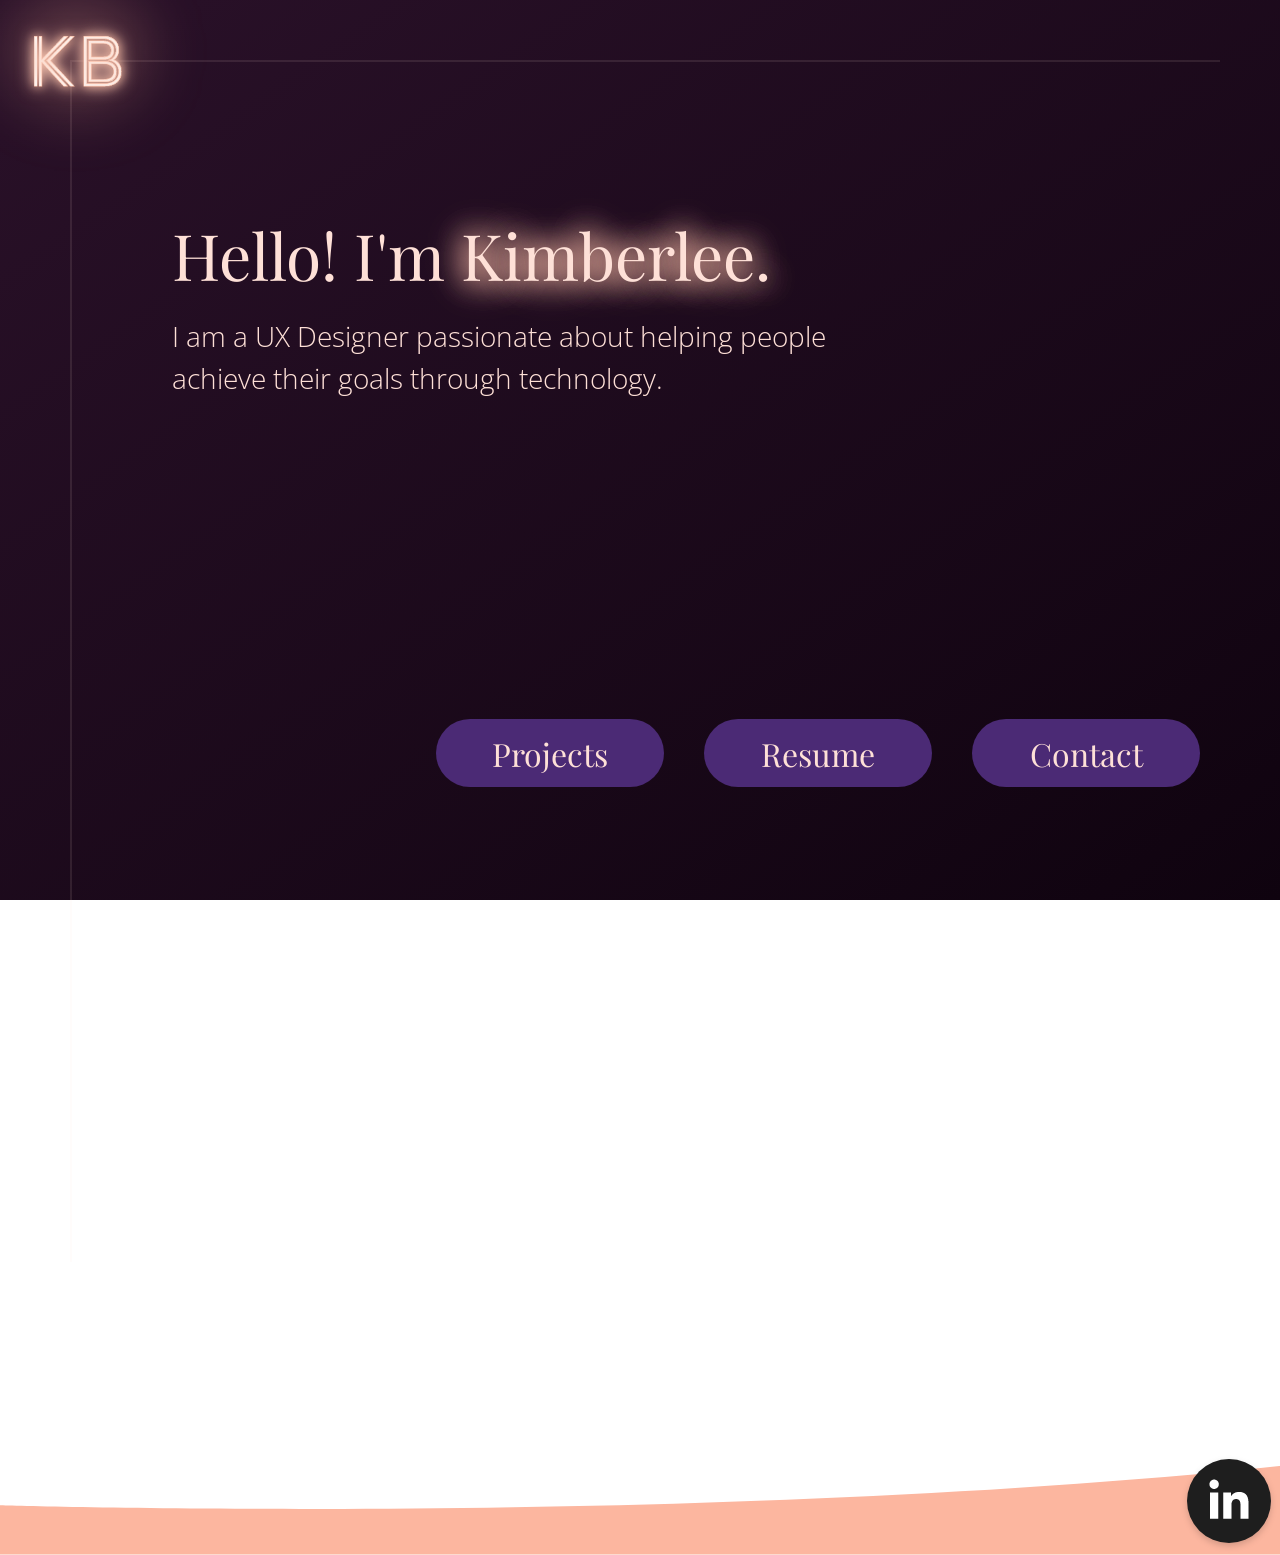
==== index.html @ 4d2edff0 "Changed Folder 12/12" ====
<!DOCTYPE html>
<html>
    <head>
        <meta charset="utf-8">
        <meta name="viewport" content="width=device-width, initial-scale=1.0">
        <title>KB</title>
        <link rel="stylesheet" href="style.css">
        <link rel="preconnect" href="https://fonts.gstatic.com">
        <link href="https://fonts.googleapis.com/css2?family=Playfair+Display&display=swap" rel="stylesheet">
        <link rel="preconnect" href="https://fonts.gstatic.com">
        <link href="https://fonts.googleapis.com/css2?family=Open+Sans:wght@300&display=swap" rel="stylesheet">
    </head>
    <body>
        <div class="logoback">
        <img alt="kb logo" class="neonkb" src="Neon KB.png">
        </div>
        <!-- <div> 
            <hr>
        </div> -->
        <div class="flexitem">
            <p>Hello! I'm <span id="myname">Kimberlee.</span></p>
            <br>
            <h4>I am a UX Designer passionate about helping people achieve their goals through technology.
            </h4>
        <!-- </div>
            <hr class="vertical-line"> -->
            <div class="buttons">
                <button> Projects </button>
                <button> Resume </button>
                <button> Contact </button>
            </div>
        </div>
        <div class="footer">
            <img  class="slopefooter" src="Component 2 – 10.png">
            <img class="linkedin" src="Linkedin.png" alt="link to linkedin">
        </div>
    </body>
</html>
---- style.css ----
html {
    height: 100%;
    width: 100%;
}

body {
    height: 100%;
    width: 100%;
    background-size: cover;
    background-image: linear-gradient(to bottom right, #2A1129,#0F030F);
    background-repeat: no-repeat;
    background-attachment: fixed;
    margin: 0;
}

.flexitem {
    display: flex;
    flex-direction: column;
    /* justify-content: center; */
    height: 100%;
    /* width: 75%; */
    /* align-items: center; */
    border-top: 2px solid rgba(254, 224, 215, 0.1);
    border-left: 2px solid rgba(254, 224, 215, 0.1);
    margin: 60px 60px 60px 70px;
    padding: 150px 0px 150px 100px;
}


.buttons { 
    display: flex;
    justify-content: flex-end;
    align-items: flex-end;
    margin: 300px 0px 100px 100px;
}

button {
    margin: 20px;
    width: 228px;
    height: 68px;
    border-radius: 100px;
    border: none;
    font-family: 'Playfair Display', serif;
    font-size: 32px;
    background-color: #4b2a75;
    color: #FEE0D7;
    padding: 5px;
    
}

p {
    color: #FEE0D7;
    font-family: 'Playfair Display', serif;
    font-size: 64px;
    font-weight: 100;
    margin-block-start: 0px;
    margin-block-end: 0px;
}

span {
    color: #FEE0D7;
    /* -webkit-text-stroke-width: .5px;
    -webkit-text-stroke-color: #FCB69F; */
    text-shadow: 0 0 30px  #FFC8B8, 0 0 30px #FCB69F, 0 0 40px #FCB69F; 
    font-family: 'Playfair Display', serif;
    font-size: 64px;
    font-weight: 100;
}

h4 {
    color: #FEE0D7;
    font-family: 'Open Sans', sans-serif;
    font-size: 28px;
    font-weight: 100;
    width: 700px;
    line-height: 1.5;
    margin-block-start: 0px;
    margin-block-end: 0px;
}

.neonkb {
    position: absolute;
    top: -98px;
    left: -85px;
    height: 300px;
}

.footer {
    display: flex;
    align-items: flex-end;
    overflow: hidden;
    
}

.linkedin {
    position: absolute;
    right: 0;
    top: 50;
}

.slopefooter {
    object-fit: cover;
}

/* .logoback {
    background-color: #2A1129;
    width: 100%;
    height: 100%;
} */

/* html { 
    height: 175%;
    -webkit-background-size: cover;
    -moz-background-size: cover;
    -o-background-size: cover;
    background-size: cover;
    background-image: linear-gradient(to bottom right, #2A1129,#0F030F);
    background-repeat: no-repeat;
    background-attachment: fixed;
    background: -webkit-linear-gradient( to bottom right,#2A1129,#0F030F);
    background: -moz-linear-gradient( to bottom right,#2A1129,#0F030F);
    background: -ms-linear-gradient( to bottom right, #2A1129,#0F030F);
    background: -o-linear-gradient( to bottom right, #2A1129,#0F030F);
    background: linear-gradient( to bottom right,#2A1129,#0F030F);
    
} 

body {
    height: 100%;

}
.neonkb{
    position: absolute;
    left: -7%;
    top: -17%;
}
hr {
        width: 83%;
        margin-right: auto;
        /* margin-left: 15%; */
        /* margin-top: 3.1%; */
        /* height: .5px;
        background-color:#FEE0D7;
        border: none;
        opacity: 0.15;
        position: absolute;
        top: 57px;
        left: 250px;
        

} */

/* .text-container { */
    /* position: absolute;
    top: 150px;
    left: 245px;
    display: inline-block;
} */

/* h1 { */
    /* font-family: 'Playfair Display', serif; */
    /* font-size: 64px; */
    /* color: #FFC8B8; */
    /* font-weight: 100; */

/* .vertical-line {
    width: 66%;
    background-color: #FEE0D7;
    border: none;
    opacity: 0.15;
    position: absolute;
    transform: rotate(90deg);
    top: 800px;
    left: -558px; */
    /* display: inline-block; */
    

/* } */

/* p { 
    display: inline;
    font-family: 'Playfair Display', serif;
    font-size: 64px;
    font-weight: 100;
} */

/* .flexitem {
    color: #FFC8B8;
    position: absolute;
    top: 150px;
    left: 245px;
    display: inline;
    
}

#myname {
    color: #FEE0D7;
    -webkit-text-stroke-width: .5px;
    -webkit-text-stroke-color: #FCB69F;
    text-shadow: 0 0 30px  #FFC8B8, 0 0 30px #FCB69F, 0 0 40px #FCB69F; 
    font-family: 'Playfair Display', serif;
    font-size: 64px;
    font-weight: 100;

}

h4 {
    font-family: 'Open Sans', sans-serif;
    font-size: 48px;
    font-weight: 100;
    width: 1000px
} */
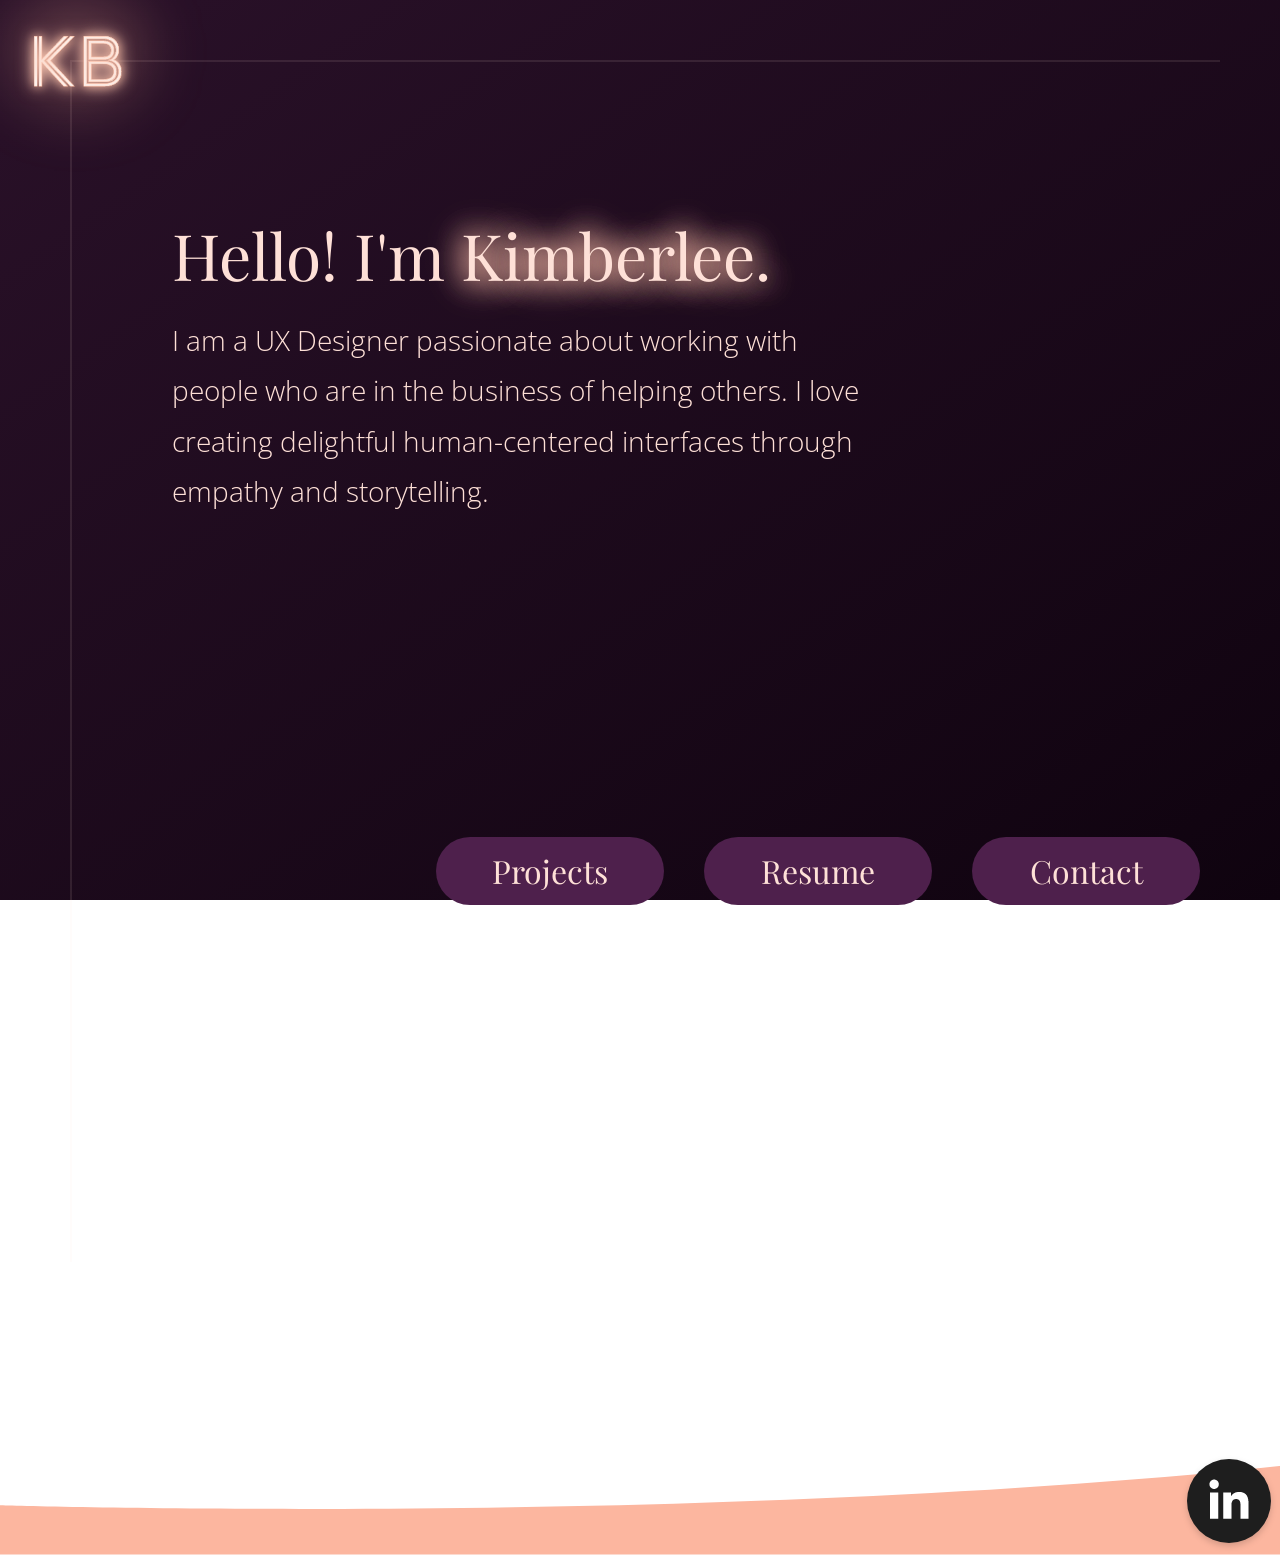
==== commit 183e962d: "Wording Change & Line Height" ====
--- a/index.html
+++ b/index.html
@@ -20,7 +20,7 @@
         <div class="flexitem">
             <p>Hello! I'm <span id="myname">Kimberlee.</span></p>
             <br>
-            <h4>I am a UX Designer passionate about helping people achieve their goals through technology.
+            <h4>I am a UX Designer passionate about working with people who are in the business of helping others. I love creating delightful human-centered interfaces through empathy and storytelling. 
             </h4>
         <!-- </div>
             <hr class="vertical-line"> -->
--- a/style.css
+++ b/style.css
@@ -26,7 +26,6 @@
     padding: 150px 0px 150px 100px;
 }
 
-
 .buttons { 
     display: flex;
     justify-content: flex-end;
@@ -42,11 +41,21 @@
     border: none;
     font-family: 'Playfair Display', serif;
     font-size: 32px;
-    background-color: #4b2a75;
+    background-color: #4e204c;
     color: #FEE0D7;
     padding: 5px;
     
-}
+    
+}
+
+button:hover {
+    background-color: #732e70;
+    transition: background-color .5s ease;
+    box-shadow: 0px 0px 20px 2px #FCB69F;
+    cursor: pointer;
+
+}
+/* button color options: #4e204c #732e70 #412ea1*/
 
 p {
     color: #FEE0D7;
@@ -73,7 +82,7 @@
     font-size: 28px;
     font-weight: 100;
     width: 700px;
-    line-height: 1.5;
+    line-height: 1.8;
     margin-block-start: 0px;
     margin-block-end: 0px;
 }
@@ -96,6 +105,10 @@
     position: absolute;
     right: 0;
     top: 50;
+}
+
+.linkedin:hover {
+    cursor: pointer;
 }
 
 .slopefooter {
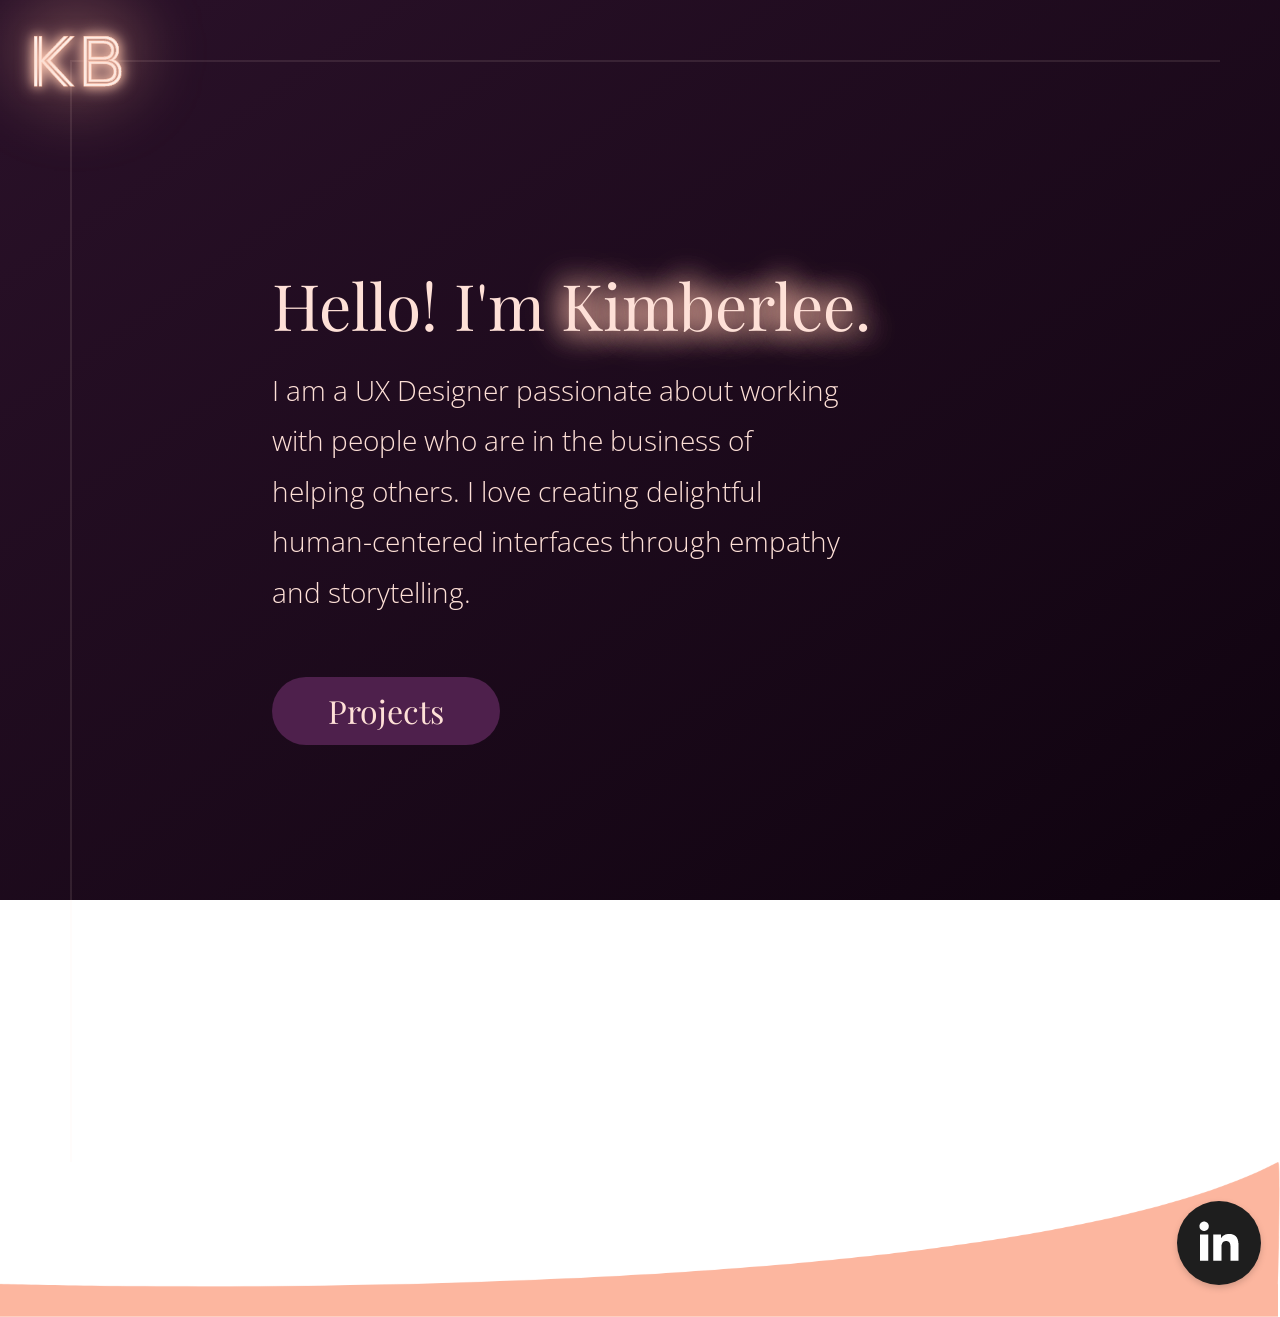
==== commit bb3ec467: "Responsiveness Work" ====
--- a/index.html
+++ b/index.html
@@ -1,38 +1,43 @@
 <!DOCTYPE html>
 <html>
-    <head>
-        <meta charset="utf-8">
-        <meta name="viewport" content="width=device-width, initial-scale=1.0">
-        <title>KB</title>
-        <link rel="stylesheet" href="style.css">
-        <link rel="preconnect" href="https://fonts.gstatic.com">
-        <link href="https://fonts.googleapis.com/css2?family=Playfair+Display&display=swap" rel="stylesheet">
-        <link rel="preconnect" href="https://fonts.gstatic.com">
-        <link href="https://fonts.googleapis.com/css2?family=Open+Sans:wght@300&display=swap" rel="stylesheet">
-    </head>
-    <body>
-        <div class="logoback">
+
+<head>
+    <meta charset="utf-8">
+    <meta name="viewport" content="width=device-width, initial-scale=1.0">
+    <title>KB</title>
+    <link rel="stylesheet" href="style.css">
+    <link rel="preconnect" href="https://fonts.gstatic.com">
+    <link href="https://fonts.googleapis.com/css2?family=Playfair+Display&display=swap" rel="stylesheet">
+    <link rel="preconnect" href="https://fonts.gstatic.com">
+    <link href="https://fonts.googleapis.com/css2?family=Open+Sans:wght@300&display=swap" rel="stylesheet">
+</head>
+
+<body>
+    <div class="logoback">
         <img alt="kb logo" class="neonkb" src="Neon KB.png">
-        </div>
-        <!-- <div> 
+    </div>
+    <!-- <div> 
             <hr>
         </div> -->
-        <div class="flexitem">
-            <p>Hello! I'm <span id="myname">Kimberlee.</span></p>
-            <br>
-            <h4>I am a UX Designer passionate about working with people who are in the business of helping others. I love creating delightful human-centered interfaces through empathy and storytelling. 
-            </h4>
+    <div class="flexitem">
+        <p>Hello! I'm <span id="myname">Kimberlee.</span></p>
+        <br>
+        <h4>I am a UX Designer passionate about working with people who are in the business of helping others. I love
+            creating delightful human-centered interfaces through empathy and storytelling.
+        </h4>
         <!-- </div>
             <hr class="vertical-line"> -->
-            <div class="buttons">
-                <button> Projects </button>
-                <button> Resume </button>
-                <button> Contact </button>
-            </div>
+        <div class="buttons">
+            <button> Projects </button>
+            <!-- <button> Resume </button> -->
+            <!-- <button> Contact </button> -->
         </div>
-        <div class="footer">
-            <img  class="slopefooter" src="Component 2 – 10.png">
-            <img class="linkedin" src="Linkedin.png" alt="link to linkedin">
-        </div>
-    </body>
+    </div>
+    <div class="footer">
+        <img class="slopefooter" src="Component 2 – 10.png">
+        <img class="linkedin" src="Linkedin.png" alt="link to linkedin">
+        <img class="mobilefoot" src="Path 1.png">
+    </div>
+</body>
+
 </html>
--- a/style.css
+++ b/style.css
@@ -22,19 +22,43 @@
     /* align-items: center; */
     border-top: 2px solid rgba(254, 224, 215, 0.1);
     border-left: 2px solid rgba(254, 224, 215, 0.1);
-    margin: 60px 60px 60px 70px;
-    padding: 150px 0px 150px 100px;
+    margin: 60px 60px 0px 70px;
+    padding: 200px 0px 0px 200px;
+}
+
+@media only screen and (max-width: 600px) {
+    .flexitem {
+        justify-content: center;
+        margin: 60px 40px 0px 70px;
+        padding: 40px 0px 20px 50px;
+        /* flex-direction: none;  */
+    }
+
+    h4 { 
+        width: 100% !important; 
+        font-size: 24px !important;
+        flex-wrap: nowrap;
+    }
+
+    .slopefooter {
+        display: none;
+    }
+
+    .linkedin {
+        width: 60px;
+    }
+
 }
 
 .buttons { 
     display: flex;
-    justify-content: flex-end;
-    align-items: flex-end;
-    margin: 300px 0px 100px 100px;
+    justify-content: flex-start;
+    align-items: flex-start;
+    margin: 60px 0px 0px 0px;
 }
 
 button {
-    margin: 20px;
+    margin: 0px;
     width: 228px;
     height: 68px;
     border-radius: 100px;
@@ -81,10 +105,12 @@
     font-family: 'Open Sans', sans-serif;
     font-size: 28px;
     font-weight: 100;
-    width: 700px;
+    width: 60%;
     line-height: 1.8;
     margin-block-start: 0px;
     margin-block-end: 0px;
+    /* display: flex; */
+    /* flex-wrap: wrap; */
 }
 
 .neonkb {
@@ -98,13 +124,16 @@
     display: flex;
     align-items: flex-end;
     overflow: hidden;
+    width: 100vw;
+    /* flex: 1; */
     
 }
 
 .linkedin {
     position: absolute;
     right: 0;
-    top: 50;
+    margin: 0px 5px 0px 20px;
+    padding: 0px 5px 20px 20px;
 }
 
 .linkedin:hover {
@@ -112,6 +141,15 @@
 }
 
 .slopefooter {
+    object-fit: cover;
+    max-width: 100vw;
+}
+
+.mobilefoot {
+    display: flex;
+    align-items: flex-end;
+    overflow: hidden;
+    width: 100vw;
     object-fit: cover;
 }
 
